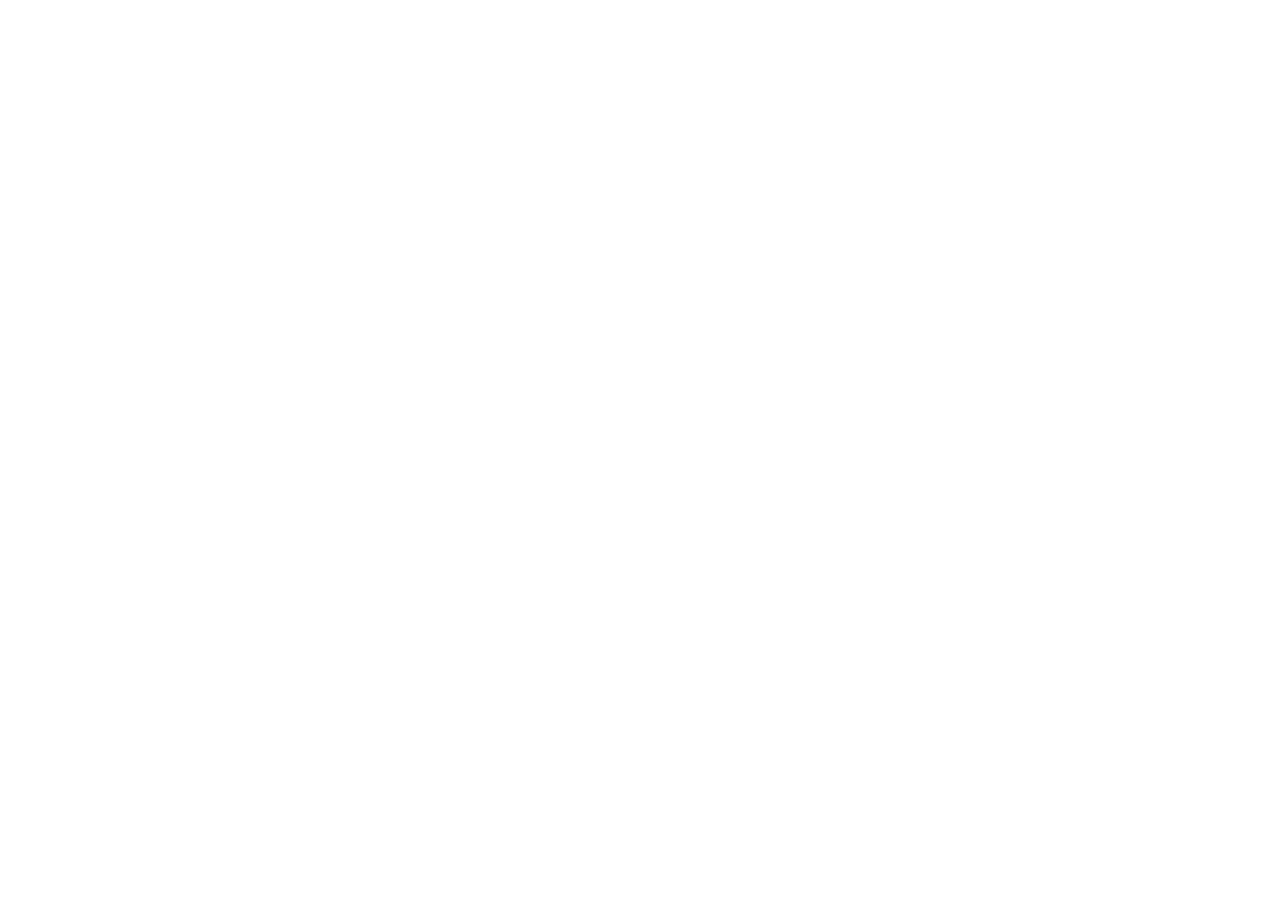
==== index.html @ fc6802af "styling components, icon, card" ====
<!DOCTYPE html>
<html lang="en">
<head>
       <meta charset="UTF-8">
       <meta name="viewport" content="width=device-width, initial-scale=1.0">
       <link rel="stylesheet" href="./css/styles.css">
       <title>Dashboard | Claudistack</title>
</head>
<body>
</body>
</html>
---- css/styles.css ----
html {
       font-size: 62.5%;
}
* {
       box-sizing: border-box;
       margin: 0;
       padding: 0;
       list-style: none;
       text-decoration: 0;
}
:root {
       --color-primary: #facc15;
       --color-secondary: #1992d4;
       --color-accent: #fda4af; 
       --color-card: #ffffff; 
}

body {
       font-family: 'Segoe UI', Tahoma, Geneva, Verdana, sans-serif;
       font-size: 1.5rem;
}
.block {
       position: fixed;
       width: 100%;
}
.grid {
       display: grid;
}
.grid-1x2 {
       grid-template-columns: 20rem auto;
}
.grid-2x1 {
       grid-template-rows: 15rem auto;
}
.sidebar {
       background-color: #1992d4;
       height: 100vh;
}
.container {
       background-color: #e2e8f0;
}
.header {
       background-color: #ffffff;
       box-shadow: 0 2px #d2d8e0;
       margin-bottom:2rem;
}
.main {
       grid-template-columns: 1fr 1fr;
       gap: 2rem;
}
.card {
       border-radius: 5px;
       background-color: #d2d8e0;
       padding: 2rem;
       box-shadow: 0 2px #bec0c3;

}
.card-primary {
       border-left: 7px solid var(--color-primary);
}
.icon-container {
       width: 40px;
       height: 40px;
       display: flex;
       justify-content: center;
       align-items: center;
       margin: 2px;
       border-radius: 50%;
}
.icon {
       width: 30px;
       height: 30px;
       fill: #fff;
}
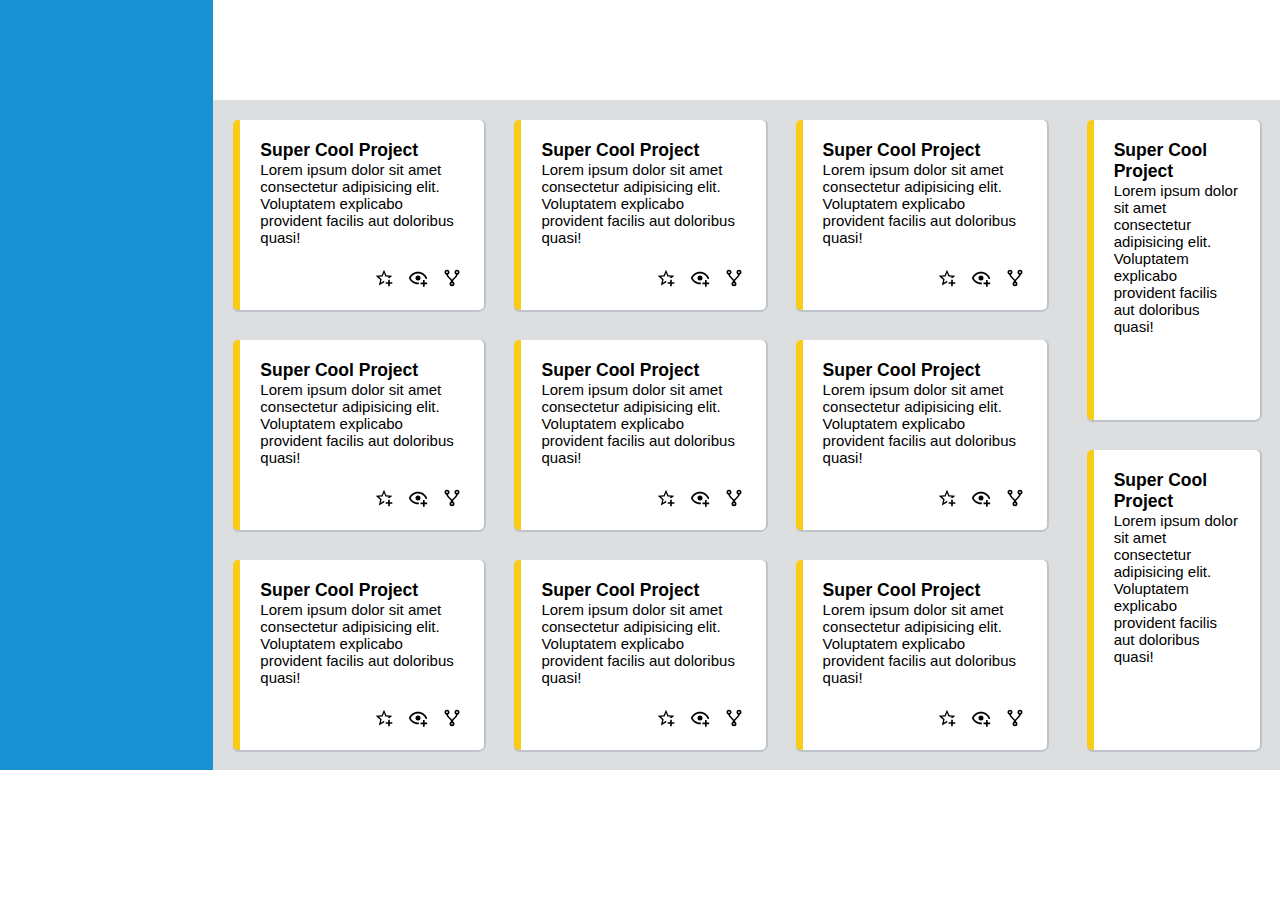
==== commit 5e0e1440: "restructuring the dashboard by only using grid" ====
--- a/index.html
+++ b/index.html
@@ -3,9 +3,258 @@
 <head>
        <meta charset="UTF-8">
        <meta name="viewport" content="width=device-width, initial-scale=1.0">
-       <link rel="stylesheet" href="./css/styles.css">
+       <link rel="stylesheet" href="../css/styles.css">
        <title>Dashboard | Claudistack</title>
 </head>
 <body>
+   <div class="block grid">
+    <aside class="sidebar">
+
+    </aside>
+    <header class="header">
+        
+    </header>
+    <main class="main grid">
+        <div class="plan card card-primary">
+            <h3 class="card_heading">Super Cool Project</h3>
+            <div class="card_content">
+              <p class="paragraph">
+                  Lorem ipsum dolor sit amet consectetur adipisicing elit.   Voluptatem    explicabo provident facilis aut doloribus quasi!
+              </p>
+              <div class="plan-icons">
+                  <div class="icon-container">
+                    <svg class="icon">
+                        <use href="../css/sprite.svg#star"></use>
+                    </svg>
+                   </div>
+                   <div class="icon-container">
+                    <svg class="icon">
+                        <use href="../css/sprite.svg#eye"></use>
+                    </svg>
+                   </div>
+                   <div class="icon-container">
+                    <svg class="icon">
+                        <use href="../css/sprite.svg#source"></use>
+                    </svg>
+                   </div>
+              </div>
+            </div>
+         </div>
+         <div class="plan card card-primary">
+            <h3 class="card_heading">Super Cool Project</h3>
+            <div class="card_content">
+              <p class="paragraph">
+                  Lorem ipsum dolor sit amet consectetur adipisicing elit.   Voluptatem    explicabo provident facilis aut doloribus quasi!
+              </p>
+              <div class="plan-icons">
+                  <div class="icon-container">
+                    <svg class="icon">
+                        <use href="../css/sprite.svg#star"></use>
+                    </svg>
+                   </div>
+                   <div class="icon-container">
+                    <svg class="icon">
+                        <use href="../css/sprite.svg#eye"></use>
+                    </svg>
+                   </div>
+                   <div class="icon-container">
+                    <svg class="icon">
+                        <use href="../css/sprite.svg#source"></use>
+                    </svg>
+                   </div>
+              </div>
+            </div>
+         </div>
+         <div class="plan card card-primary">
+            <h3 class="card_heading">Super Cool Project</h3>
+            <div class="card_content">
+              <p class="paragraph">
+                  Lorem ipsum dolor sit amet consectetur adipisicing elit.   Voluptatem    explicabo provident facilis aut doloribus quasi!
+              </p>
+              <div class="plan-icons">
+                  <div class="icon-container">
+                    <svg class="icon">
+                        <use href="../css/sprite.svg#star"></use>
+                    </svg>
+                   </div>
+                   <div class="icon-container">
+                    <svg class="icon">
+                        <use href="../css/sprite.svg#eye"></use>
+                    </svg>
+                   </div>
+                   <div class="icon-container">
+                    <svg class="icon">
+                        <use href="../css/sprite.svg#source"></use>
+                    </svg>
+                   </div>
+              </div>
+            </div>
+         </div>
+         <div class="plan card card-primary">
+            <h3 class="card_heading">Super Cool Project</h3>
+            <div class="card_content">
+              <p class="paragraph">
+                  Lorem ipsum dolor sit amet consectetur adipisicing elit.   Voluptatem    explicabo provident facilis aut doloribus quasi!
+              </p>
+              <div class="plan-icons">
+                  <div class="icon-container">
+                    <svg class="icon">
+                        <use href="../css/sprite.svg#star"></use>
+                    </svg>
+                   </div>
+                   <div class="icon-container">
+                    <svg class="icon">
+                        <use href="../css/sprite.svg#eye"></use>
+                    </svg>
+                   </div>
+                   <div class="icon-container">
+                    <svg class="icon">
+                        <use href="../css/sprite.svg#source"></use>
+                    </svg>
+                   </div>
+              </div>
+            </div>
+         </div>
+         <div class="plan card card-primary">
+            <h3 class="card_heading">Super Cool Project</h3>
+            <div class="card_content">
+              <p class="paragraph">
+                  Lorem ipsum dolor sit amet consectetur adipisicing elit.   Voluptatem    explicabo provident facilis aut doloribus quasi!
+              </p>
+              <div class="plan-icons">
+                  <div class="icon-container">
+                    <svg class="icon">
+                        <use href="../css/sprite.svg#star"></use>
+                    </svg>
+                   </div>
+                   <div class="icon-container">
+                    <svg class="icon">
+                        <use href="../css/sprite.svg#eye"></use>
+                    </svg>
+                   </div>
+                   <div class="icon-container">
+                    <svg class="icon">
+                        <use href="../css/sprite.svg#source"></use>
+                    </svg>
+                   </div>
+              </div>
+            </div>
+         </div>
+         <div class="plan card card-primary">
+            <h3 class="card_heading">Super Cool Project</h3>
+            <div class="card_content">
+              <p class="paragraph">
+                  Lorem ipsum dolor sit amet consectetur adipisicing elit.   Voluptatem    explicabo provident facilis aut doloribus quasi!
+              </p>
+              <div class="plan-icons">
+                  <div class="icon-container">
+                    <svg class="icon">
+                        <use href="../css/sprite.svg#star"></use>
+                    </svg>
+                   </div>
+                   <div class="icon-container">
+                    <svg class="icon">
+                        <use href="../css/sprite.svg#eye"></use>
+                    </svg>
+                   </div>
+                   <div class="icon-container">
+                    <svg class="icon">
+                        <use href="../css/sprite.svg#source"></use>
+                    </svg>
+                   </div>
+              </div>
+            </div>
+         </div>
+         <div class="plan card card-primary">
+            <h3 class="card_heading">Super Cool Project</h3>
+            <div class="card_content">
+              <p class="paragraph">
+                  Lorem ipsum dolor sit amet consectetur adipisicing elit.   Voluptatem    explicabo provident facilis aut doloribus quasi!
+              </p>
+              <div class="plan-icons">
+                  <div class="icon-container">
+                    <svg class="icon">
+                        <use href="../css/sprite.svg#star"></use>
+                    </svg>
+                   </div>
+                   <div class="icon-container">
+                    <svg class="icon">
+                        <use href="../css/sprite.svg#eye"></use>
+                    </svg>
+                   </div>
+                   <div class="icon-container">
+                    <svg class="icon">
+                        <use href="../css/sprite.svg#source"></use>
+                    </svg>
+                   </div>
+              </div>
+            </div>
+         </div>
+         <div class="plan card card-primary">
+            <h3 class="card_heading">Super Cool Project</h3>
+            <div class="card_content">
+              <p class="paragraph">
+                  Lorem ipsum dolor sit amet consectetur adipisicing elit.   Voluptatem    explicabo provident facilis aut doloribus quasi!
+              </p>
+              <div class="plan-icons">
+                  <div class="icon-container">
+                    <svg class="icon">
+                        <use href="../css/sprite.svg#star"></use>
+                    </svg>
+                   </div>
+                   <div class="icon-container">
+                    <svg class="icon">
+                        <use href="../css/sprite.svg#eye"></use>
+                    </svg>
+                   </div>
+                   <div class="icon-container">
+                    <svg class="icon">
+                        <use href="../css/sprite.svg#source"></use>
+                    </svg>
+                   </div>
+              </div>
+            </div>
+         </div>
+         <div class="plan card card-primary">
+            <h3 class="card_heading">Super Cool Project</h3>
+            <div class="card_content">
+              <p class="paragraph">
+                  Lorem ipsum dolor sit amet consectetur adipisicing elit.   Voluptatem    explicabo provident facilis aut doloribus quasi!
+              </p>
+              <div class="plan-icons">
+                  <div class="icon-container">
+                    <svg class="icon">
+                        <use href="../css/sprite.svg#star"></use>
+                    </svg>
+                   </div>
+                   <div class="icon-container">
+                    <svg class="icon">
+                        <use href="../css/sprite.svg#eye"></use>
+                    </svg>
+                   </div>
+                   <div class="icon-container">
+                    <svg class="icon">
+                        <use href="../css/sprite.svg#source"></use>
+                    </svg>
+                   </div>
+              </div>
+            </div>
+         </div>
+    </main>
+    <div class="content grid">
+        <div class="card card-primary">
+            <h3 class="card_heading">Super Cool Project</h3>
+            <div class="card_content">
+               Lorem ipsum dolor sit amet consectetur adipisicing elit. Voluptatem explicabo provident facilis aut doloribus quasi!
+            </div>
+          </div>
+          <div class="card card-primary">
+            <h3 class="card_heading">Super Cool Project</h3>
+            <div class="card_content">
+               Lorem ipsum dolor sit amet consectetur adipisicing elit. Voluptatem explicabo provident facilis aut doloribus quasi!
+            </div>
+          </div>
+    </div>
+    </div>
 </body>
 </html>--- a/css/styles.css
+++ b/css/styles.css
@@ -19,48 +19,56 @@
        font-family: 'Segoe UI', Tahoma, Geneva, Verdana, sans-serif;
        font-size: 1.5rem;
 }
-.block {
-       position: fixed;
-       width: 100%;
-}
-.grid {
+.grid{
        display: grid;
 }
-.grid-1x2 {
-       grid-template-columns: 20rem auto;
-}
-.grid-2x1 {
-       grid-template-rows: 15rem auto;
+.block {
+       grid-template-columns: .5fr 1fr 1fr .5fr;
+       grid-template-rows: 10rem 1fr;
+       width: 100%;
+       max-width: 100%;
 }
 .sidebar {
-       background-color: #1992d4;
-       height: 100vh;
-}
-.container {
-       background-color: #e2e8f0;
+       justify-items: flex-start;
+       grid-row: 1/-1;
+       position: sticky;
+       top: 0;
+       background-color: var(--color-secondary);
 }
 .header {
-       background-color: #ffffff;
-       box-shadow: 0 2px #d2d8e0;
-       margin-bottom:2rem;
+       grid-column: 2/-1;
+       position: sticky;
+       top: 0;
+       background-color: #fff;
 }
 .main {
-       grid-template-columns: 1fr 1fr;
-       gap: 2rem;
+       grid-column: 2/4;
+       grid-template-columns: repeat(3,1fr);
+       grid-template-rows: repeat(3,1fr);
+       gap: 1rem
+       ;
+       justify-items: center;
+       align-items: center;
+       padding: 1rem;
+       background-color: #dcdee0;
+}
+.content {
+       grid-column: 4/5;
+       gap: 1rem;
+       background-color: #dcdee0;
+       padding: 1rem;
 }
 .card {
        border-radius: 5px;
-       background-color: #d2d8e0;
+       background-color: #fff;
        padding: 2rem;
-       box-shadow: 0 2px #bec0c3;
+       box-shadow: 0 2px #bec4ca, 2px 0 #bec4ca  ;
 
 }
 .card-primary {
        border-left: 7px solid var(--color-primary);
 }
 .icon-container {
-       width: 40px;
-       height: 40px;
        display: flex;
        justify-content: center;
        align-items: center;
@@ -68,7 +76,28 @@
        border-radius: 50%;
 }
 .icon {
-       width: 30px;
-       height: 30px;
+       width: 20px;
+       height: 20px;
        fill: #fff;
-}+}
+.card{
+       margin: 1rem; 
+}
+.plan .plan-icons{
+       margin-top: 2rem;
+       display: flex;
+       justify-content: right;
+       gap: 1rem;
+}
+.plan .icon {
+       fill: black;
+}
+.btn {
+       padding: 1rem 2rem;
+       border-radius: 2.3rem;
+       background-color: var(--color-secondary);
+       outline: none;
+       border: 0;
+       color: #fff;
+       cursor: pointer;
+}
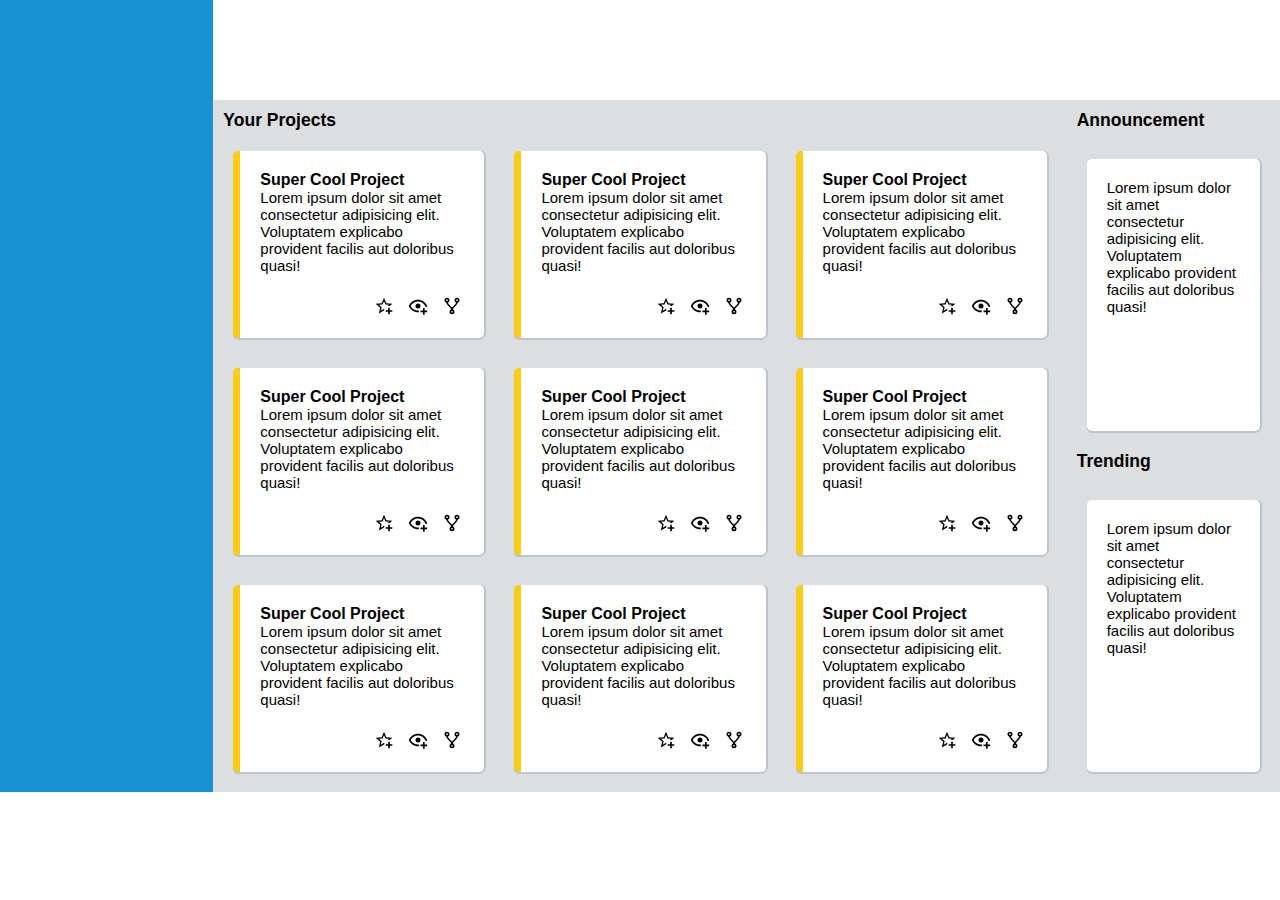
==== commit 00477ac4: "add projects, announcement, and Trending in the main and content" ====
--- a/index.html
+++ b/index.html
@@ -15,6 +15,7 @@
         
     </header>
     <main class="main grid">
+        <h3 class="main_title">Your Projects</h3>
         <div class="plan card card-primary">
             <h3 class="card_heading">Super Cool Project</h3>
             <div class="card_content">
@@ -242,14 +243,14 @@
          </div>
     </main>
     <div class="content grid">
-        <div class="card card-primary">
-            <h3 class="card_heading">Super Cool Project</h3>
+        <h3 class="content_title">Announcement</h3>
+        <div class="card">
             <div class="card_content">
                Lorem ipsum dolor sit amet consectetur adipisicing elit. Voluptatem explicabo provident facilis aut doloribus quasi!
             </div>
           </div>
-          <div class="card card-primary">
-            <h3 class="card_heading">Super Cool Project</h3>
+          <h3 class="content_title">Trending</h3>
+          <div class="card">
             <div class="card_content">
                Lorem ipsum dolor sit amet consectetur adipisicing elit. Voluptatem explicabo provident facilis aut doloribus quasi!
             </div>
--- a/css/styles.css
+++ b/css/styles.css
@@ -44,7 +44,7 @@
 .main {
        grid-column: 2/4;
        grid-template-columns: repeat(3,1fr);
-       grid-template-rows: repeat(3,1fr);
+       grid-template-rows: .1fr 1fr 1fr 1fr;
        gap: 1rem
        ;
        justify-items: center;
@@ -52,11 +52,20 @@
        padding: 1rem;
        background-color: #dcdee0;
 }
+.main_title {
+       grid-column: 1/4;
+       justify-self: left;
+}
 .content {
        grid-column: 4/5;
+       grid-template-rows: .1fr 1fr .1fr 1fr;
        gap: 1rem;
        background-color: #dcdee0;
        padding: 1rem;
+}
+.content_title {
+       justify-self: left;
+       margin: 0;
 }
 .card {
        border-radius: 5px;
@@ -64,6 +73,9 @@
        padding: 2rem;
        box-shadow: 0 2px #bec4ca, 2px 0 #bec4ca  ;
 
+}
+.card_heading {
+       font-size: 1.6rem;
 }
 .card-primary {
        border-left: 7px solid var(--color-primary);
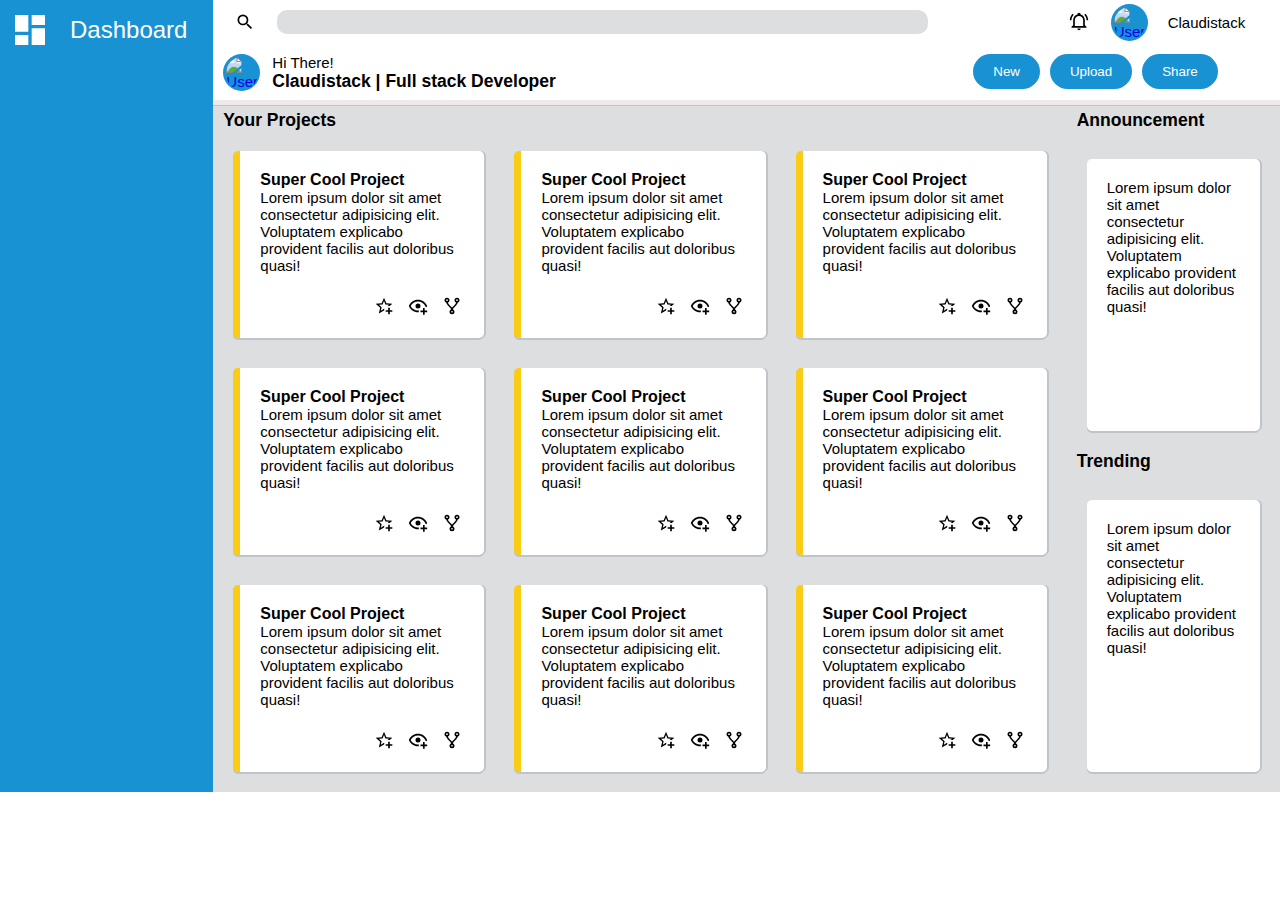
==== commit 40a9e074: "adding dashboard icon" ====
--- a/index.html
+++ b/index.html
@@ -9,10 +9,72 @@
 <body>
    <div class="block grid">
     <aside class="sidebar">
-
+        <div class="sidebar_icon icon-container">
+            <svg class="icon">
+                <use href="../css/sprite.svg#dashboard"></use>
+            </svg>
+            <p class="dashboard">Dashboard</p>
+         </div>
     </aside>
     <header class="header">
-        
+        <section class="nav_header">
+            <div class="input-control">
+                <a href="#search" title="search" target="_self">
+                    <div class="icon-container">
+                        <svg class="icon">
+                           <use href="../css/sprite.svg#search"></use>
+                        </svg>
+                    </div>    
+                </a>
+               <label for="search">Hidden</label>
+               <input type="search" name="search" id="search" class="input-field">
+            </div>
+            <div class="profile">    
+               <div class="icon-container">
+                <a href="/" title="notification">
+                    <svg class="icon">
+                     <use href="../css/sprite.svg#bell">
+                     </use>
+                    </svg>          
+                </a>
+               </div>
+               <div class="img">
+                   <a href="#"><img src="./images/users.png" alt="User"></a>
+               </div>
+                   <span>Claudistack</span>
+            </div>
+         </section>
+         <div class="nav">
+            <div class="media">
+                 <div class="img media_image">
+                   <a href="#"><img src="./images/users.png" alt="User"></a>
+                 </div>
+                 <div class="media_content">
+                   <p>Hi There!</p>
+                   <h3>Claudistack | Full stack Developer</h3>
+                 </div>
+            </div>
+            <ul class="nav_list">
+                <li class="list_iten">
+                   <a href="">
+                      <button class="btn" type="submit">
+                          New</button>
+                   </a>           
+                </li>              
+                <li class="list_item">
+                   <a href="">
+                          <button class="btn" type="submit">
+                          Upload</button>
+                   </a>           
+                </li>              
+                <li class="list_iten">
+                   <a href="">
+                      <button class="btn" type="submit">
+                          Share</button>
+                   </a>           
+                </li>              
+            </ul>
+         </div>
     </header>
     <main class="main grid">
         <h3 class="main_title">Your Projects</h3>
@@ -40,207 +102,207 @@
                    </div>
               </div>
             </div>
-         </div>
-         <div class="plan card card-primary">
-            <h3 class="card_heading">Super Cool Project</h3>
-            <div class="card_content">
-              <p class="paragraph">
-                  Lorem ipsum dolor sit amet consectetur adipisicing elit.   Voluptatem    explicabo provident facilis aut doloribus quasi!
-              </p>
-              <div class="plan-icons">
-                  <div class="icon-container">
-                    <svg class="icon">
-                        <use href="../css/sprite.svg#star"></use>
-                    </svg>
-                   </div>
-                   <div class="icon-container">
-                    <svg class="icon">
-                        <use href="../css/sprite.svg#eye"></use>
-                    </svg>
-                   </div>
-                   <div class="icon-container">
-                    <svg class="icon">
-                        <use href="../css/sprite.svg#source"></use>
-                    </svg>
-                   </div>
-              </div>
-            </div>
-         </div>
-         <div class="plan card card-primary">
-            <h3 class="card_heading">Super Cool Project</h3>
-            <div class="card_content">
-              <p class="paragraph">
-                  Lorem ipsum dolor sit amet consectetur adipisicing elit.   Voluptatem    explicabo provident facilis aut doloribus quasi!
-              </p>
-              <div class="plan-icons">
-                  <div class="icon-container">
-                    <svg class="icon">
-                        <use href="../css/sprite.svg#star"></use>
-                    </svg>
-                   </div>
-                   <div class="icon-container">
-                    <svg class="icon">
-                        <use href="../css/sprite.svg#eye"></use>
-                    </svg>
-                   </div>
-                   <div class="icon-container">
-                    <svg class="icon">
-                        <use href="../css/sprite.svg#source"></use>
-                    </svg>
-                   </div>
-              </div>
-            </div>
-         </div>
-         <div class="plan card card-primary">
-            <h3 class="card_heading">Super Cool Project</h3>
-            <div class="card_content">
-              <p class="paragraph">
-                  Lorem ipsum dolor sit amet consectetur adipisicing elit.   Voluptatem    explicabo provident facilis aut doloribus quasi!
-              </p>
-              <div class="plan-icons">
-                  <div class="icon-container">
-                    <svg class="icon">
-                        <use href="../css/sprite.svg#star"></use>
-                    </svg>
-                   </div>
-                   <div class="icon-container">
-                    <svg class="icon">
-                        <use href="../css/sprite.svg#eye"></use>
-                    </svg>
-                   </div>
-                   <div class="icon-container">
-                    <svg class="icon">
-                        <use href="../css/sprite.svg#source"></use>
-                    </svg>
-                   </div>
-              </div>
-            </div>
-         </div>
-         <div class="plan card card-primary">
-            <h3 class="card_heading">Super Cool Project</h3>
-            <div class="card_content">
-              <p class="paragraph">
-                  Lorem ipsum dolor sit amet consectetur adipisicing elit.   Voluptatem    explicabo provident facilis aut doloribus quasi!
-              </p>
-              <div class="plan-icons">
-                  <div class="icon-container">
-                    <svg class="icon">
-                        <use href="../css/sprite.svg#star"></use>
-                    </svg>
-                   </div>
-                   <div class="icon-container">
-                    <svg class="icon">
-                        <use href="../css/sprite.svg#eye"></use>
-                    </svg>
-                   </div>
-                   <div class="icon-container">
-                    <svg class="icon">
-                        <use href="../css/sprite.svg#source"></use>
-                    </svg>
-                   </div>
-              </div>
-            </div>
-         </div>
-         <div class="plan card card-primary">
-            <h3 class="card_heading">Super Cool Project</h3>
-            <div class="card_content">
-              <p class="paragraph">
-                  Lorem ipsum dolor sit amet consectetur adipisicing elit.   Voluptatem    explicabo provident facilis aut doloribus quasi!
-              </p>
-              <div class="plan-icons">
-                  <div class="icon-container">
-                    <svg class="icon">
-                        <use href="../css/sprite.svg#star"></use>
-                    </svg>
-                   </div>
-                   <div class="icon-container">
-                    <svg class="icon">
-                        <use href="../css/sprite.svg#eye"></use>
-                    </svg>
-                   </div>
-                   <div class="icon-container">
-                    <svg class="icon">
-                        <use href="../css/sprite.svg#source"></use>
-                    </svg>
-                   </div>
-              </div>
-            </div>
-         </div>
-         <div class="plan card card-primary">
-            <h3 class="card_heading">Super Cool Project</h3>
-            <div class="card_content">
-              <p class="paragraph">
-                  Lorem ipsum dolor sit amet consectetur adipisicing elit.   Voluptatem    explicabo provident facilis aut doloribus quasi!
-              </p>
-              <div class="plan-icons">
-                  <div class="icon-container">
-                    <svg class="icon">
-                        <use href="../css/sprite.svg#star"></use>
-                    </svg>
-                   </div>
-                   <div class="icon-container">
-                    <svg class="icon">
-                        <use href="../css/sprite.svg#eye"></use>
-                    </svg>
-                   </div>
-                   <div class="icon-container">
-                    <svg class="icon">
-                        <use href="../css/sprite.svg#source"></use>
-                    </svg>
-                   </div>
-              </div>
-            </div>
-         </div>
-         <div class="plan card card-primary">
-            <h3 class="card_heading">Super Cool Project</h3>
-            <div class="card_content">
-              <p class="paragraph">
-                  Lorem ipsum dolor sit amet consectetur adipisicing elit.   Voluptatem    explicabo provident facilis aut doloribus quasi!
-              </p>
-              <div class="plan-icons">
-                  <div class="icon-container">
-                    <svg class="icon">
-                        <use href="../css/sprite.svg#star"></use>
-                    </svg>
-                   </div>
-                   <div class="icon-container">
-                    <svg class="icon">
-                        <use href="../css/sprite.svg#eye"></use>
-                    </svg>
-                   </div>
-                   <div class="icon-container">
-                    <svg class="icon">
-                        <use href="../css/sprite.svg#source"></use>
-                    </svg>
-                   </div>
-              </div>
-            </div>
-         </div>
-         <div class="plan card card-primary">
-            <h3 class="card_heading">Super Cool Project</h3>
-            <div class="card_content">
-              <p class="paragraph">
-                  Lorem ipsum dolor sit amet consectetur adipisicing elit.   Voluptatem    explicabo provident facilis aut doloribus quasi!
-              </p>
-              <div class="plan-icons">
-                  <div class="icon-container">
-                    <svg class="icon">
-                        <use href="../css/sprite.svg#star"></use>
-                    </svg>
-                   </div>
-                   <div class="icon-container">
-                    <svg class="icon">
-                        <use href="../css/sprite.svg#eye"></use>
-                    </svg>
-                   </div>
-                   <div class="icon-container">
-                    <svg class="icon">
-                        <use href="../css/sprite.svg#source"></use>
-                    </svg>
-                   </div>
-              </div>
-            </div>
-         </div>
+        </div>
+        <div class="plan card card-primary">
+            <h3 class="card_heading">Super Cool Project</h3>
+            <div class="card_content">
+                <p class="paragraph">
+                    Lorem ipsum dolor sit amet consectetur adipisicing elit.     Voluptatem    explicabo provident facilis aut doloribus quasi!
+                </p>
+                <div class="plan-icons">
+                   <div class="icon-container">
+                    <svg class="icon">
+                        <use href="../css/sprite.svg#star"></use>
+                    </svg>
+                   </div>
+                   <div class="icon-container">
+                    <svg class="icon">
+                        <use href="../css/sprite.svg#eye"></use>
+                    </svg>
+                   </div>
+                   <div class="icon-container">
+                    <svg class="icon">
+                        <use href="../css/sprite.svg#source"></use>
+                    </svg>
+                   </div>
+                </div>
+            </div>
+        </div>
+        <div class="plan card card-primary">
+            <h3 class="card_heading">Super Cool Project</h3>
+            <div class="card_content">
+              <p class="paragraph">
+                  Lorem ipsum dolor sit amet consectetur adipisicing elit.   Voluptatem    explicabo provident facilis aut doloribus quasi!
+              </p>
+              <div class="plan-icons">
+                  <div class="icon-container">
+                    <svg class="icon">
+                        <use href="../css/sprite.svg#star"></use>
+                    </svg>
+                   </div>
+                   <div class="icon-container">
+                    <svg class="icon">
+                        <use href="../css/sprite.svg#eye"></use>
+                    </svg>
+                   </div>
+                   <div class="icon-container">
+                    <svg class="icon">
+                        <use href="../css/sprite.svg#source"></use>
+                    </svg>
+                   </div>
+              </div>
+            </div>
+        </div>
+        <div class="plan card card-primary">
+            <h3 class="card_heading">Super Cool Project</h3>
+            <div class="card_content">
+              <p class="paragraph">
+                  Lorem ipsum dolor sit amet consectetur adipisicing elit.   Voluptatem    explicabo provident facilis aut doloribus quasi!
+              </p>
+              <div class="plan-icons">
+                  <div class="icon-container">
+                    <svg class="icon">
+                        <use href="../css/sprite.svg#star"></use>
+                    </svg>
+                   </div>
+                   <div class="icon-container">
+                    <svg class="icon">
+                        <use href="../css/sprite.svg#eye"></use>
+                    </svg>
+                   </div>
+                   <div class="icon-container">
+                    <svg class="icon">
+                        <use href="../css/sprite.svg#source"></use>
+                    </svg>
+                   </div>
+              </div>
+            </div>
+        </div>
+        <div class="plan card card-primary">
+            <h3 class="card_heading">Super Cool Project</h3>
+            <div class="card_content">
+              <p class="paragraph">
+                  Lorem ipsum dolor sit amet consectetur adipisicing elit.   Voluptatem    explicabo provident facilis aut doloribus quasi!
+              </p>
+              <div class="plan-icons">
+                  <div class="icon-container">
+                    <svg class="icon">
+                        <use href="../css/sprite.svg#star"></use>
+                    </svg>
+                   </div>
+                   <div class="icon-container">
+                    <svg class="icon">
+                        <use href="../css/sprite.svg#eye"></use>
+                    </svg>
+                   </div>
+                   <div class="icon-container">
+                    <svg class="icon">
+                        <use href="../css/sprite.svg#source"></use>
+                    </svg>
+                   </div>
+              </div>
+            </div>
+        </div>
+        <div class="plan card card-primary">
+            <h3 class="card_heading">Super Cool Project</h3>
+            <div class="card_content">
+              <p class="paragraph">
+                  Lorem ipsum dolor sit amet consectetur adipisicing elit.   Voluptatem    explicabo provident facilis aut doloribus quasi!
+              </p>
+              <div class="plan-icons">
+                  <div class="icon-container">
+                    <svg class="icon">
+                        <use href="../css/sprite.svg#star"></use>
+                    </svg>
+                   </div>
+                   <div class="icon-container">
+                    <svg class="icon">
+                        <use href="../css/sprite.svg#eye"></use>
+                    </svg>
+                   </div>
+                   <div class="icon-container">
+                    <svg class="icon">
+                        <use href="../css/sprite.svg#source"></use>
+                    </svg>
+                   </div>
+              </div>
+            </div>
+        </div>
+        <div class="plan card card-primary">
+            <h3 class="card_heading">Super Cool Project</h3>
+            <div class="card_content">
+              <p class="paragraph">
+                  Lorem ipsum dolor sit amet consectetur adipisicing elit.   Voluptatem    explicabo provident facilis aut doloribus quasi!
+              </p>
+              <div class="plan-icons">
+                  <div class="icon-container">
+                    <svg class="icon">
+                        <use href="../css/sprite.svg#star"></use>
+                    </svg>
+                   </div>
+                   <div class="icon-container">
+                    <svg class="icon">
+                        <use href="../css/sprite.svg#eye"></use>
+                    </svg>
+                   </div>
+                   <div class="icon-container">
+                    <svg class="icon">
+                        <use href="../css/sprite.svg#source"></use>
+                    </svg>
+                   </div>
+              </div>
+            </div>
+        </div>
+        <div class="plan card card-primary">
+            <h3 class="card_heading">Super Cool Project</h3>
+            <div class="card_content">
+              <p class="paragraph">
+                  Lorem ipsum dolor sit amet consectetur adipisicing elit.   Voluptatem    explicabo provident facilis aut doloribus quasi!
+              </p>
+              <div class="plan-icons">
+                  <div class="icon-container">
+                    <svg class="icon">
+                        <use href="../css/sprite.svg#star"></use>
+                    </svg>
+                   </div>
+                   <div class="icon-container">
+                    <svg class="icon">
+                        <use href="../css/sprite.svg#eye"></use>
+                    </svg>
+                   </div>
+                   <div class="icon-container">
+                    <svg class="icon">
+                        <use href="../css/sprite.svg#source"></use>
+                    </svg>
+                   </div>
+              </div>
+            </div>
+        </div>
+        <div class="plan card card-primary">
+            <h3 class="card_heading">Super Cool Project</h3>
+            <div class="card_content">
+              <p class="paragraph">
+                  Lorem ipsum dolor sit amet consectetur adipisicing elit.   Voluptatem    explicabo provident facilis aut doloribus quasi!
+              </p>
+              <div class="plan-icons">
+                  <div class="icon-container">
+                    <svg class="icon">
+                        <use href="../css/sprite.svg#star"></use>
+                    </svg>
+                   </div>
+                   <div class="icon-container">
+                    <svg class="icon">
+                        <use href="../css/sprite.svg#eye"></use>
+                    </svg>
+                   </div>
+                   <div class="icon-container">
+                    <svg class="icon">
+                        <use href="../css/sprite.svg#source"></use>
+                    </svg>
+                   </div>
+              </div>
+            </div>
+        </div>
     </main>
     <div class="content grid">
         <h3 class="content_title">Announcement</h3>
@@ -248,13 +310,13 @@
             <div class="card_content">
                Lorem ipsum dolor sit amet consectetur adipisicing elit. Voluptatem explicabo provident facilis aut doloribus quasi!
             </div>
-          </div>
-          <h3 class="content_title">Trending</h3>
-          <div class="card">
+        </div>
+        <h3 class="content_title">Trending</h3>
+        <div class="card">
             <div class="card_content">
                Lorem ipsum dolor sit amet consectetur adipisicing elit. Voluptatem explicabo provident facilis aut doloribus quasi!
             </div>
-          </div>
+        </div>
     </div>
     </div>
 </body>
--- a/css/styles.css
+++ b/css/styles.css
@@ -40,6 +40,7 @@
        position: sticky;
        top: 0;
        background-color: #fff;
+       box-shadow: 0 5px #f0e9e9, 0 6px #bec4ca;
 }
 .main {
        grid-column: 2/4;
@@ -92,6 +93,21 @@
        height: 20px;
        fill: #fff;
 }
+.sidebar_icon {
+       justify-content: start;
+       gap: 2rem;
+       margin: 1rem;
+}
+.sidebar_icon .icon{
+       width: 40px;
+       height: 40px;
+       
+}
+.dashboard {
+       font-size: 2.4rem;
+       font-weight: 500;
+       color: #fff;
+}
 .card{
        margin: 1rem; 
 }
@@ -113,3 +129,67 @@
        color: #fff;
        cursor: pointer;
 }
+.input-control {
+       margin: 1rem 2rem;
+       display: flex;
+       border-radius: 1rem;
+       gap: 2rem;
+}
+.input-control label {
+       display: none;
+}
+.input-control .icon {
+       fill: black;
+}
+.input-field {
+       background: #dcdee0;
+       outline: 0;
+       border: 0;
+       border-radius: 1rem;
+       width: 80%;
+       padding: .1rem 5rem;
+}
+.profile {
+       display: flex;
+       gap: 2rem;
+       align-items: center;
+
+}
+.profile .icon{
+      fill: black
+
+}
+img {
+       border-radius: 50%;
+       width: 100%;
+}
+.nav_header {
+       display: grid;
+       grid-template-columns: 4fr 1fr;
+       width: 100%;
+}
+.img {
+       width: 3.7rem;
+       height: 3.7rem;
+       border-radius: 50%;
+       padding: .2rem;
+       background-color: #1992d4;
+       padding: .3rem;
+}
+.media {
+       display: flex;
+       gap: 1.2rem;
+}
+
+.nav {
+       display: grid;
+       grid-template-columns: 2fr 1fr;
+       margin: 1rem;
+}
+.nav_list {
+       display: flex;
+       gap: 1rem;
+       justify-self: center;
+
+}
+
